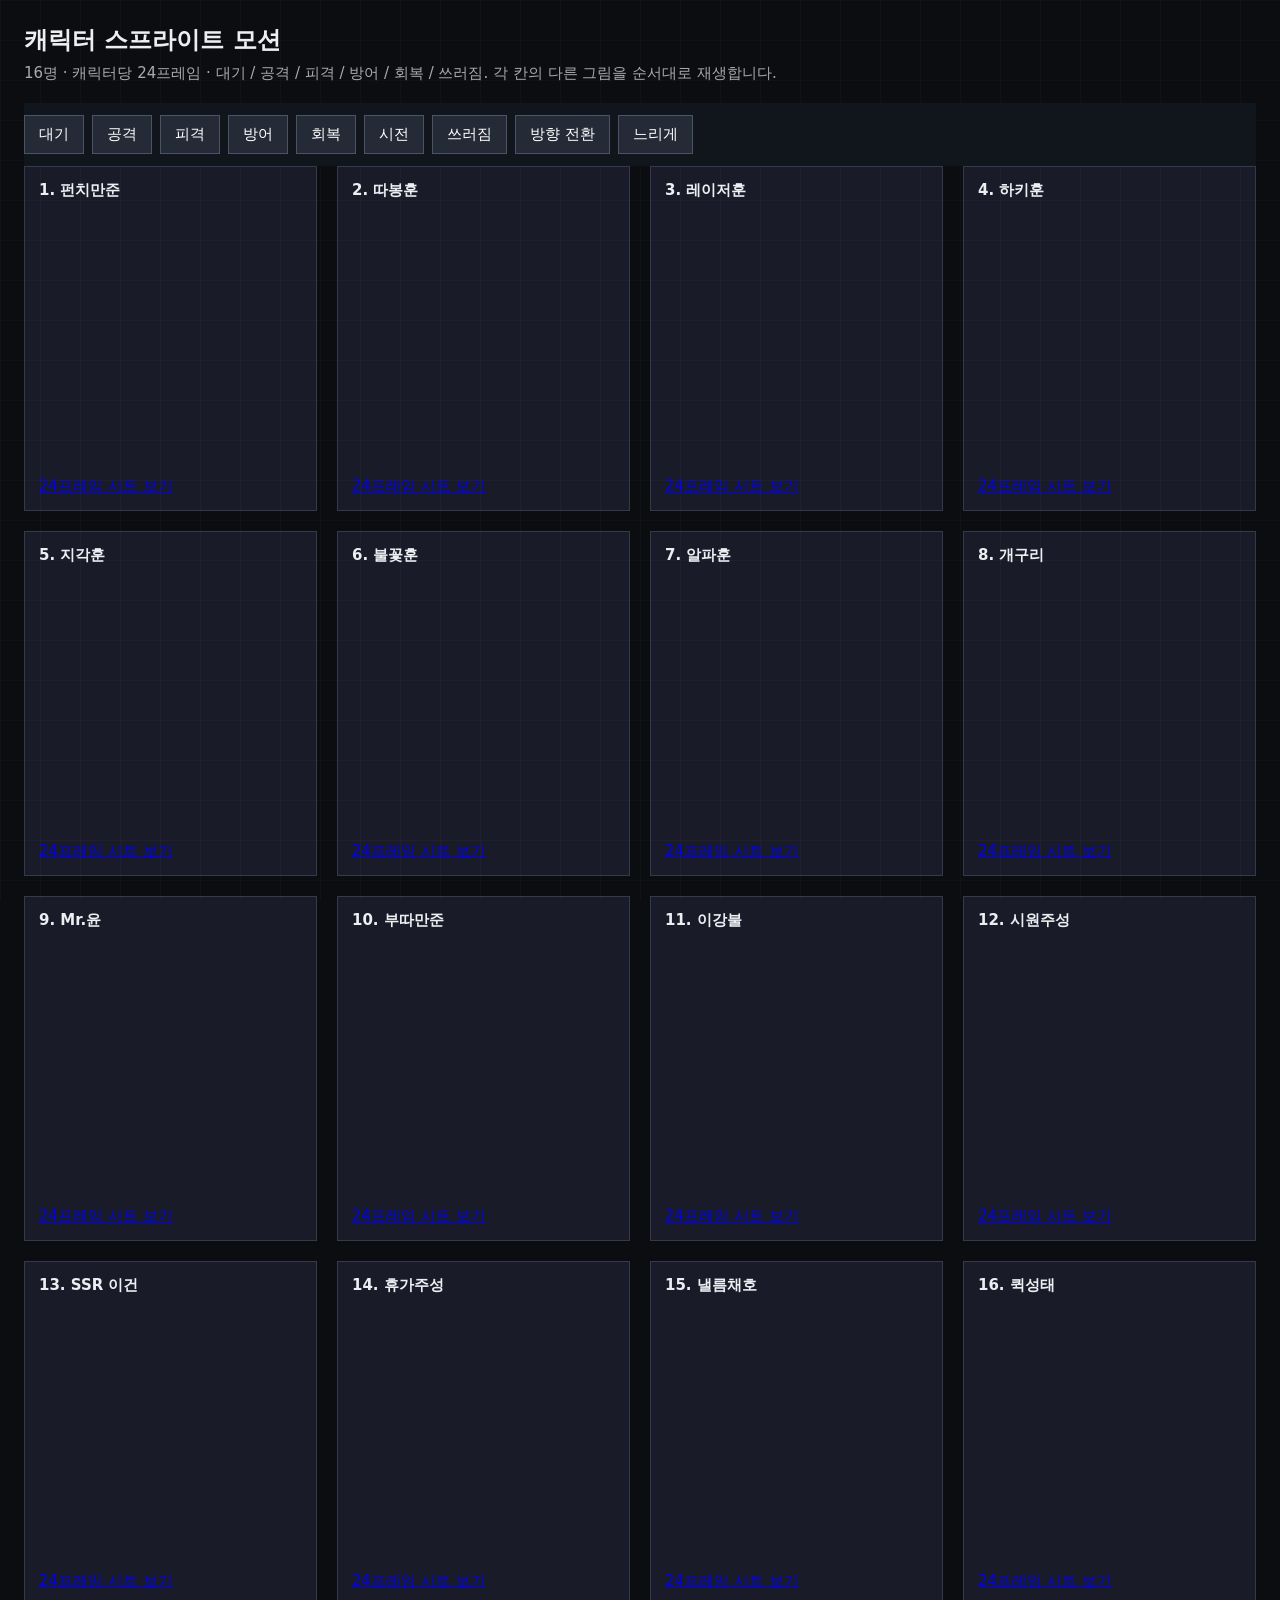
==== motion-preview.html @ a6c3e7ac "ww" ====
<!doctype html>
<html lang="ko">
<meta charset="utf-8">
<meta name="viewport" content="width=device-width,initial-scale=1">
<title>캐릭터 모션 미리보기</title>
<link rel="stylesheet" href="css/style.css">
<link rel="stylesheet" href="css/fx.css">
<style>
  body { height:auto; overflow:auto; padding:24px; }
  h1 { font-size:24px; margin:0 0 8px; }
  p { color:#aaa; margin:8px 0 20px; }
  nav { display:flex; flex-wrap:wrap; gap:8px; position:sticky; top:0; z-index:10; background:#11151c; padding:12px 0; }
  button { padding:9px 14px; border:1px solid #495466; background:#242b37; color:white; cursor:pointer; }
  button[aria-pressed="true"] { border-color:#ffd23f; color:#ffd23f; }
  main { display:grid; grid-template-columns:repeat(4,minmax(0,1fr)); gap:20px; }
  article { min-width:0; background:#191c28; padding:14px; border:1px solid #35394a; overflow:hidden; }
  .preview-name { min-height:32px; display:block; }
  .fighter { width:min(100%,230px); margin:0 auto; }
  .f-body { padding:10px 0 24px; }
  @media(max-width:650px) { main { grid-template-columns:repeat(2,minmax(0,1fr)); } body{padding:12px;} }
</style>
<h1>캐릭터 스프라이트 모션</h1>
<p>16명 · 캐릭터당 24프레임 · 대기 / 공격 / 피격 / 방어 / 회복 / 쓰러짐. 각 칸의 다른 그림을 순서대로 재생합니다.</p>
<nav id="controls"></nav><main id="cast"></main>
<script type="module">
  import { CHARACTERS, charSVG } from './js/chars.js';
  import { createMotion } from './js/motion.js';
  let slow = false, right = false;
  let motion = createMotion();
  const states = { idle:'대기', attack:'공격', hit:'피격', guard:'방어', heal:'회복', cast:'시전', down:'쓰러짐' };
  document.querySelector('#cast').innerHTML = CHARACTERS.map((c,i) => `<article><b class="preview-name">${c.number}. ${c.name}</b><div class="fighter" data-attack="${c.motion}" style="--idle-phase:-${i*.17}s"><div class="f-body"><div class="f-flip"><div class="f-motion">${charSVG({c:i,hair:0,face:0,acc:0})}</div></div></div></div><a href="${c.sheet}" target="_blank">24프레임 시트 보기</a></article>`).join('');
  const controls = document.querySelector('#controls');
  controls.innerHTML = Object.entries(states).map(([k,v]) => `<button data-state="${k}">${v}</button>`).join('') + '<button id="direction" aria-pressed="false">방향 전환</button><button id="slow" aria-pressed="false">느리게</button>';
  controls.addEventListener('click', e => {
    const button = e.target.closest('button');
    if (!button) return;
    if (button.id === 'direction') {
      right = !right;
      document.querySelectorAll('.fighter').forEach(el => el.classList.toggle('r',right));
      button.setAttribute('aria-pressed',right);
      return;
    }
    if (button.id === 'slow') { slow = !slow; button.setAttribute('aria-pressed',slow); }
    motion.stop();
    motion = createMotion({speed:slow ? 2 : 1});
    document.querySelectorAll('.fighter').forEach(el => {
      el.classList.remove('down');
      const state = button.dataset.state;
      if (state && state !== 'idle') {
        motion.play(el,state);
        if (state === 'down') el.classList.add('down');
      }
    });
  });
</script>
</html>
---- css/style.css ----
/* 허리펴라 UI — 다크 택티컬 HUD
   토큰: 앰버(주 강조) / 시안(나·방어) / 레드(상대·공격), 각진 패널, 잘린 모서리, 40px 격자 배경
   글꼴: Chakra Petch(영문 라벨·숫자), IBM Plex Sans KR(본문) */
:root {
  --bg: #0b0d11;
  --bg-deep: #090b0e;
  --panel: #161a21;
  --panel2: #0f1217;
  --panel3: #1c2029;
  --line: rgba(255,255,255,.08);
  --line2: rgba(255,255,255,.14);
  --text: #eceef2;
  --soft: #b4b9c3;
  --muted: #8a909c;
  --dim: #5d636e;
  --amber: oklch(0.8 0.15 70);
  --amber-hi: oklch(0.86 0.15 75);
  --cyan: oklch(0.8 0.12 210);
  --red: oklch(0.68 0.19 25);
  --green: oklch(0.78 0.15 150);
  --violet: oklch(0.72 0.14 300);
  /* 예전 이름 (fx.css 등에서 사용) */
  --accent: var(--amber);
  --accent-ink: #0b0d11;
  --danger: var(--red);
  --bg2: var(--panel2);
  --t-atk: var(--red);
  --t-atk2: oklch(0.5 0.17 25);
  --t-def: var(--cyan);
  --t-def2: oklch(0.55 0.11 225);
  --t-skill: var(--green);
  --t-skill2: oklch(0.55 0.12 150);
  --t-react: var(--amber);
  --t-react2: oklch(0.6 0.13 65);
  --t-curse: #8a909c;
  --t-curse2: #4b5058;
  --cw: min(11vw, 22vh, 150px);
  --title: 'IBM Plex Sans KR', system-ui, sans-serif;
  --mono-f: 'Chakra Petch', 'IBM Plex Sans KR', monospace;
  --cut: 14px;
}

* { box-sizing: border-box; }
html, body { margin: 0; height: 100%; }
body {
  background: var(--bg);
  color: var(--text);
  font-family: 'IBM Plex Sans KR', system-ui, -apple-system, 'Apple SD Gothic Neo', 'Malgun Gothic', sans-serif;
  font-size: 15px;
  overflow: hidden;
  -webkit-tap-highlight-color: transparent;
  user-select: none;
}
body::before { content: ""; position: fixed; inset: 0; pointer-events: none; z-index: 0;
  background-image: linear-gradient(rgba(255,255,255,.025) 1px, transparent 1px), linear-gradient(90deg, rgba(255,255,255,.025) 1px, transparent 1px);
  background-size: 40px 40px; }
#app { position: relative; z-index: 1; }
button { font: inherit; color: inherit; cursor: pointer; }
input, textarea { font: inherit; }
code { background: rgba(255,255,255,.08); padding: 1px 5px; }

.mono { font-family: var(--mono-f); }
.lbl { font-family: var(--mono-f); font-size: 11px; letter-spacing: .24em; color: var(--muted); text-transform: uppercase; white-space: nowrap; }
.lbl.amber { color: var(--amber); } .lbl.cyan { color: var(--cyan); } .lbl.red { color: var(--red); } .lbl.dim { color: var(--dim); }
.soft { color: var(--soft); } .muted { color: var(--muted); } .dim { color: var(--dim); }
.small { font-size: 12px; }
.err { color: var(--red); text-align: center; }
.stack { display: flex; flex-direction: column; line-height: 1.15; gap: 2px; }
.stack.center { align-items: center; text-align: center; }

/* ── 버튼 ── */
.btn { border: 0; height: 44px; padding: 0 20px; font-weight: 600; font-size: 15px; background: transparent; display: inline-flex; align-items: center; justify-content: center; gap: 10px; white-space: nowrap; transition: background .15s, border-color .15s, color .15s, transform .08s; }
.btn:active:not(:disabled) { transform: translateY(1px); }
.btn:disabled { opacity: .35; cursor: default; }
.btn.primary { background: var(--amber); color: #0b0d11; }
.btn.primary:hover:not(:disabled) { background: var(--amber-hi); }
.btn.primary b { font-size: 17px; font-weight: 700; }
.btn.cut { clip-path: polygon(0 0, 100% 0, 100% calc(100% - var(--cut)), calc(100% - var(--cut)) 100%, 0 100%); }
.btn.cut2 { clip-path: polygon(16px 0, 100% 0, 100% calc(100% - 16px), calc(100% - 16px) 100%, 0 100%, 0 16px); }
.btn.ghost { border: 1px solid var(--line2); color: var(--text); }
.btn.ghost:hover:not(:disabled) { border-color: var(--text); }
.btn.danger { border: 1px solid color-mix(in oklch, var(--red) 60%, transparent); color: var(--red); }
.btn.danger:hover:not(:disabled) { background: color-mix(in oklch, var(--red) 15%, transparent); }
.link-btn { background: none; border: 0; padding: 0; color: var(--cyan); font-weight: 600; font-size: 14px; text-align: left; }
.link-btn:hover { color: #fff; }
.link-btn.soft { color: var(--soft); }
.link-btn.small { font-size: 12px; }
.link { background: none; border: 0; color: var(--muted); font-size: 12px; text-decoration: underline; padding: 2px; }
.toggles { display: inline-flex; gap: 8px; }
.tg { min-width: 56px; height: 34px; padding: 0 10px; font-family: var(--mono-f); font-size: 12px; letter-spacing: .12em; background: var(--panel); border: 1px solid rgba(255,255,255,.1); white-space: nowrap; }
.tg:hover { border-color: var(--cyan); }
.tg.off { color: var(--dim); text-decoration: line-through; }
.tg.abort { color: var(--red); border-color: color-mix(in oklch, var(--red) 45%, transparent); }
.tg.abort.armed { background: var(--red); color: #0b0d11; letter-spacing: 0; font-family: var(--title); font-weight: 700; animation: pulse 1s infinite; }
.sq-btn { width: 40px; height: 40px; flex: none; background: var(--panel2); border: 1px solid rgba(255,255,255,.1); font-size: 12px; }
.sq-btn:hover { border-color: var(--cyan); }
.row-btn { height: 44px; display: flex; align-items: center; justify-content: space-between; padding: 0 16px; background: none; border: 1px solid var(--line2); font-size: 15px; font-weight: 600; text-align: left; }
.row-btn:hover { border-color: var(--cyan); color: var(--cyan); }

/* ── 공통 화면 틀 ── */
.screen { height: 100vh; height: 100dvh; display: flex; flex-direction: column; padding: env(safe-area-inset-top) env(safe-area-inset-right) env(safe-area-inset-bottom) env(safe-area-inset-left); position: relative; }
.screen.center { align-items: center; justify-content: center; gap: 10px; }
.brand { font-weight: 700; font-size: 26px; letter-spacing: -.02em; white-space: nowrap; }
.brand.big { font-size: 64px; }
.vsep { width: 1px; height: 22px; background: rgba(255,255,255,.15); }
.topbar2 { position: relative; flex: none; height: 64px; padding: 0 28px; display: flex; align-items: center; justify-content: space-between; gap: 16px; border-bottom: 1px solid var(--line); }
.tb-left, .tb-right, .tb-center { display: flex; align-items: center; gap: 16px; min-width: 0; }
.botbar { position: relative; flex: none; height: 84px; padding: 0 28px; display: flex; align-items: center; justify-content: space-between; gap: 16px; border-top: 1px solid var(--line); background: var(--bg-deep); }
.bb-right { display: flex; align-items: center; gap: 24px; }
.btn.start { height: 58px; min-width: 280px; justify-content: space-between; padding: 0 26px; }
.btn.start b { font-size: 21px; }
.btn.start .mono { font-size: 13px; font-weight: 700; letter-spacing: .2em; }
.wait { display: inline-flex; align-items: center; gap: 10px; color: var(--soft); font-size: 14px; }
.banner { display: flex; align-items: center; gap: 12px; margin: 10px 28px 0; padding: 8px 14px; font-size: 13px; border: 1px solid var(--line2); background: var(--panel2); color: var(--soft); }
.banner.local { border-color: color-mix(in oklch, var(--amber) 35%, transparent); }
.banner.warn { border-color: color-mix(in oklch, var(--red) 45%, transparent); }
.panel { background: var(--panel); padding: 16px 18px; display: flex; flex-direction: column; gap: 12px; }
.panel h2 { margin: 0; font-size: 20px; }
.tag { font-size: 12px; font-weight: 700; padding: 3px 8px; background: var(--panel3); color: var(--soft); white-space: nowrap; }
em { font-style: normal; font-size: 11px; font-weight: 700; padding: 1px 6px; background: var(--amber); color: #0b0d11; }

/* ── 아바타 ── */
.ava { --s: 40px; width: var(--s); height: var(--s); flex: none; display: grid; place-items: center; font-weight: 800; font-size: calc(var(--s) * .45); color: #fff; background: var(--panel3); }
.ava.face { padding: 0; overflow: hidden; background: linear-gradient(160deg, hsl(var(--h) 30% 26%), #151920); }
.ava.face .char-head { width: 100%; height: 100%; display: block; }
.ava.sm { --s: 28px; } .ava.xs { --s: 16px; } .ava.slotava { --s: 44px; } .ava.lg { --s: 56px; } .ava.xl { --s: 84px; }

/* ── 타이틀 ── */
.title { overflow: hidden; }
.kv { position: absolute; right: 0; top: 0; bottom: 0; width: 58%; clip-path: polygon(18% 0, 100% 0, 100% 100%, 0 100%); background: repeating-linear-gradient(135deg, #14171d 0 12px, #111419 12px 24px); overflow: hidden; }
.kv::after { content: ""; position: absolute; inset: 0; background: radial-gradient(ellipse at 60% 50%, color-mix(in oklch, var(--amber) 14%, transparent), transparent 60%); pointer-events: none; }
.kv-cards { position: absolute; inset: 6% 4% 6% 16%; }
.kv-card { position: absolute; left: var(--x); top: var(--y); --cw: min(13vw, 26vh, 210px); transform: translate(-50%, -50%) rotate(var(--r)) scale(var(--s)); animation: kv-float 6s ease-in-out var(--d) infinite; filter: drop-shadow(0 18px 24px rgba(0,0,0,.6)); }
.kv-card .card { pointer-events: none; }
.kv-fade { position: absolute; inset: 0; background: linear-gradient(90deg, var(--bg) 0%, transparent 34%); pointer-events: none; }
@keyframes kv-float { 0%, 100% { transform: translate(-50%, -50%) rotate(var(--r)) scale(var(--s)); } 50% { transform: translate(-50%, calc(-50% - 10px)) rotate(calc(var(--r) + 1.5deg)) scale(var(--s)); } }
.t-head { position: relative; height: 64px; flex: none; padding: 0 44px; display: flex; align-items: center; justify-content: space-between; z-index: 2; }
.t-main { position: relative; z-index: 2; flex: 1; display: flex; flex-direction: column; justify-content: center; gap: 36px; padding: 0 0 40px clamp(24px, 7.5vw, 120px); max-width: min(720px, 52vw); }
.t-brand { display: flex; flex-direction: column; gap: 14px; }
.eyebrow { display: flex; align-items: center; gap: 12px; }
.eyebrow i { width: 32px; height: 2px; background: var(--amber); }
.eyebrow .lbl { font-size: 13px; letter-spacing: .3em; }
.t-logo { margin: 0; font-size: clamp(56px, 7.5vw, 120px); font-weight: 700; letter-spacing: -.04em; line-height: .95; white-space: nowrap; }
.t-join { display: flex; flex-direction: column; gap: 12px; width: min(520px, 100%); }
.join-row { display: flex; gap: 10px; }
.join-row input { flex: 1; min-width: 0; height: 60px; padding: 0 20px; background: var(--panel); border: 1px solid var(--line2); border-bottom: 2px solid var(--cyan); border-radius: 0; color: var(--text); font-size: 18px; outline: none; user-select: text; }
.join-row input:focus { border-color: var(--cyan); }
.join-row .btn { height: 60px; width: 160px; }
.t-status { display: flex; align-items: center; justify-content: space-between; gap: 12px; margin-top: 4px; font-size: 14px; color: var(--soft); }
.t-status > span { display: flex; align-items: center; gap: 10px; }
.sq { width: 8px; height: 8px; background: var(--cyan); display: inline-block; }
.sq.live { background: var(--red); animation: pulse-dot 1.2s infinite; }
.t-foot { position: relative; z-index: 2; height: 52px; flex: none; padding: 0 44px; display: flex; align-items: center; justify-content: space-between; border-top: 1px solid var(--line); color: var(--muted); font-size: 13px; }
.t-main .banner { margin: 0; }
@keyframes pulse-dot { 50% { opacity: .3; } }

/* ── 대기실 ── */
.lobby2 { overflow: hidden; }
.lobby-grid { position: relative; flex: 1; min-height: 0; display: grid; grid-template-columns: minmax(260px, 380px) 1fr minmax(280px, 420px); gap: 28px; padding: 22px 28px; }
.col { min-height: 0; display: flex; flex-direction: column; gap: 10px; }
.col-head { display: flex; justify-content: space-between; align-items: baseline; }
.count { font-size: 22px; font-weight: 700; }
.squad { overflow: hidden; }
.slots { display: flex; flex-direction: column; gap: 8px; overflow-y: auto; min-height: 0; }
.slot { flex: none; height: 60px; display: flex; align-items: center; gap: 14px; padding: 0 16px 0 0; background: var(--panel); clip-path: polygon(0 0, 100% 0, 100% calc(100% - 12px), calc(100% - 12px) 100%, 0 100%); }
.slot .bar { width: 4px; align-self: stretch; background: #3a404c; }
.slot.me .bar { background: var(--amber); }
.slot .nm { flex: 1; display: flex; align-items: center; gap: 8px; font-size: 17px; font-weight: 600; min-width: 0; overflow: hidden; white-space: nowrap; }
.slot.off, .slot.extra { opacity: .55; }
.slot.empty { height: 48px; gap: 14px; background: none; border: 1px dashed rgba(255,255,255,.1); clip-path: none; color: var(--dim); font-size: 14px; padding: 0 16px; }
.col-foot { margin-top: auto; display: flex; flex-direction: column; gap: 12px; padding-top: 12px; }
.col-foot p { margin: 0; font-size: 14px; line-height: 1.6; }
.stat-grid { display: grid; grid-template-columns: repeat(4, 1fr); gap: 1px; background: var(--line); border: 1px solid var(--line); }
.stat-grid div { background: var(--panel2); padding: 10px 12px; display: flex; flex-direction: column; gap: 2px; }
.stat-grid i { font-style: normal; font-size: 12px; color: var(--muted); }
.stat-grid b { font-size: 22px; }
.unit { position: relative; align-items: center; justify-content: flex-end; }
.unit-head { position: absolute; top: 0; left: 0; display: flex; flex-direction: column; gap: 4px; z-index: 1; }
.unit-name { font-size: clamp(28px, 3.2vw, 44px); font-weight: 700; letter-spacing: -.02em; line-height: 1; }
.unit-head .soft { font-size: 14px; margin-top: 6px; }
.unit-stage { position: relative; width: 100%; height: 100%; display: flex; align-items: flex-end; justify-content: center; padding-bottom: 20px; }
.unit-ring { position: absolute; bottom: 28px; left: 50%; transform: translateX(-50%); width: min(420px, 90%); height: 70px; border-radius: 50%; border: 1px solid color-mix(in oklch, var(--cyan) 50%, transparent); background: radial-gradient(ellipse, color-mix(in oklch, var(--cyan) 18%, transparent), transparent 70%); }
.unit-char { position: relative; width: min(300px, 70%, 46vh); animation: bob 1.6s ease-in-out infinite; }
.custom { gap: 10px; overflow-y: auto; }
.crow2 { display: flex; flex-direction: column; gap: 6px; padding: 12px 16px; background: var(--panel); }
.clabel { font-size: 12px; color: var(--muted); }
.crow-ctl { display: flex; align-items: center; gap: 12px; }
.cval { flex: 1; display: flex; align-items: center; justify-content: center; gap: 10px; font-size: 17px; white-space: nowrap; overflow: hidden; }
.swatch { display: inline-block; width: 16px; height: 16px; background: hsl(var(--h) 70% 55%); }
.dots { display: flex; gap: 4px; justify-content: center; }
.dots i { width: 14px; height: 2px; background: rgba(255,255,255,.12); }
.dots i.on { background: var(--cyan); }

/* ── 카드 ── */
.card {
  --c1: var(--t-atk);
  width: var(--cw); aspect-ratio: 172 / 256; flex: none; position: relative;
  background: var(--panel); border-top: 3px solid var(--c1);
  clip-path: polygon(0 0, 100% 0, 100% calc(100% - var(--cw) * .08), calc(100% - var(--cw) * .08) 100%, 0 100%);
  display: flex; flex-direction: column; color: var(--text); overflow: hidden;
  transition: transform .15s, opacity .15s, filter .15s;
}
.card.t-def { --c1: var(--t-def); }
.card.t-skill { --c1: var(--t-skill); }
.card.t-react { --c1: var(--t-react); }
.card.t-curse { --c1: var(--t-curse); }
.card .cost {
  position: absolute; top: 0; left: 0; z-index: 2;
  width: calc(var(--cw) * .22); height: calc(var(--cw) * .22);
  display: grid; place-items: center; font-family: var(--mono-f); font-weight: 700; font-size: max(13px, calc(var(--cw) * .13));
  background: var(--amber); color: #0b0d11; clip-path: polygon(0 0, 100% 0, 100% 70%, 70% 100%, 0 100%);
}
.card .art { position: relative; height: 46%; flex: none; background: repeating-linear-gradient(135deg, #1f2430 0 8px, #1a1e27 8px 16px); display: grid; place-items: center; overflow: hidden; }
.card .art img { width: 100%; height: 100%; object-fit: cover; object-position: 50% 30%; pointer-events: none; }
.card .emoji { font-family: var(--mono-f); font-size: calc(var(--cw) * .28); color: var(--amber); }
.card .cname { padding: calc(var(--cw) * .06) calc(var(--cw) * .08) 0; font-size: max(11px, calc(var(--cw) * .105)); font-weight: 700; line-height: 1.2; white-space: nowrap; overflow: hidden; text-overflow: ellipsis; }
.card .ctype { padding: 2px calc(var(--cw) * .08) 0; font-size: max(9px, calc(var(--cw) * .07)); font-weight: 600; color: var(--c1); white-space: nowrap; overflow: hidden; text-overflow: ellipsis; }
.card .ctext { flex: 1; padding: calc(var(--cw) * .04) calc(var(--cw) * .08) 0; font-size: max(10px, calc(var(--cw) * .085)); line-height: 1.4; color: #d4d8de; word-break: keep-all; overflow: hidden; }
.card.hidden .art { background: repeating-linear-gradient(135deg, #2a2516 0 8px, #221e12 8px 16px); }
.card.big { --cw: min(18vw, 34vh, 220px); }
.card.mid { --cw: min(13vw, 26vh, 160px); }
.card.sm { --cw: min(21vw, 120px); }
.card.off { opacity: .4; }
.card.sel { transform: translateY(-10%); box-shadow: inset 0 0 0 2px var(--amber); }
.card[data-act] { cursor: pointer; }

/* ── 전투: 상단 ── */
.battle { display: grid; grid-template-rows: auto auto 1fr auto; }
.rotate-hint { display: none; }
.battle-top { display: grid; grid-template-columns: 1fr auto 1fr; }
.battle-top .tb-right { justify-content: flex-end; }
.round { font-size: 24px; font-weight: 700; }
.turn-tag { height: 28px; padding: 0 12px; display: inline-flex; align-items: center; background: var(--panel3); font-size: 14px; font-weight: 700; white-space: nowrap; }
.turn-tag.mine { background: var(--amber); color: #0b0d11; }
.turn-tag.amber-line { box-shadow: inset 0 -2px 0 var(--amber); }
.sudden { font-size: 12px; font-weight: 600; color: var(--red); border: 1px solid color-mix(in oklch, var(--red) 45%, transparent); padding: 3px 8px; white-space: nowrap; }
.sudden.soft { color: var(--muted); border-color: var(--line2); }
.tb-center { gap: 8px; }
.oc { display: flex; align-items: center; gap: 8px; height: 34px; padding: 0 12px; background: var(--panel); border-bottom: 2px solid #3a404c; font-size: 14px; font-weight: 600; white-space: nowrap; }
.oc .mono { font-size: 12px; color: var(--muted); }
.oc.cur { border-bottom-color: var(--amber); }
.oc.dead { opacity: .4; text-decoration: line-through; }
.played { position: relative; display: flex; align-items: center; gap: 12px; padding: 6px 28px; border-bottom: 1px solid var(--line); min-width: 0; }

/* ── 전투: 손패 영역 ── */
.dock { position: relative; display: grid; grid-template-columns: minmax(130px, 200px) 1fr minmax(200px, 270px); gap: 24px; padding: 16px 28px; border-top: 1px solid rgba(255,255,255,.1); background: var(--bg-deep); }
.dock.spect { display: flex; align-items: center; justify-content: center; gap: 14px; padding: 22px; color: var(--soft); }
.energy { display: flex; flex-direction: column; justify-content: center; gap: 8px; }
.en-num { display: flex; align-items: baseline; gap: 6px; font-weight: 700; }
.en-num b { font-size: clamp(44px, 6vw, 88px); line-height: .9; color: var(--dim); }
.energy.on .en-num b { color: var(--amber); }
.en-num span { font-size: 24px; color: var(--dim); }
.pips { display: flex; gap: 6px; }
.pips i { flex: 1; max-width: 44px; height: 7px; background: #2a2f39; }
.pips i.on { background: var(--amber); }
.energy:not(.on) .pips i.on { background: var(--dim); }
.hand { display: flex; gap: 12px; justify-content: center; align-items: flex-end; min-width: 0; padding-top: 10px; }
.hand.tight .card { margin-left: calc(var(--cw) * -.3); }
.hand.tight .card:first-child { margin-left: 0; }
.hand .card:hover:not(.sel):not(.off) { transform: translateY(-10px); }
.hand > p { margin: auto; }
.dock-side { display: flex; flex-direction: column; justify-content: center; gap: 8px; min-width: 0; }
.timer.dockt { display: grid; grid-template-columns: 1fr auto; align-items: baseline; gap: 6px 10px; background: none; height: auto; min-width: 0; overflow: visible; }
.timer.dockt .lbl { align-self: center; }
.timer.dockt .tv { position: static; font-family: var(--mono-f); font-size: 26px; font-weight: 700; color: var(--amber); line-height: 1; }
.timer.dockt i { position: relative; inset: auto; grid-column: 1 / -1; height: 4px; background: var(--amber); box-shadow: 0 0 0 0 transparent; }
.timer.dockt.urgent .tv { color: var(--red); }
.timer.dockt.urgent i { background: var(--red); }
.timer.dockt.other .tv { color: var(--soft); font-size: 20px; }
.timer.dockt.other i { background: var(--dim); }
.dockt-idle { height: 30px; }
.btn.undo { height: 40px; }
.btn.end { height: 60px; justify-content: space-between; padding: 0 20px; }
.btn.end b { font-size: 21px; }
.btn.end small { font-size: 13px; font-weight: 700; }
.stat3 { display: grid; grid-template-columns: repeat(3, 1fr); gap: 1px; padding: 0; border: 0; background: var(--line); }
.stat3 span { background: var(--bg-deep); padding: 5px 0; display: flex; flex-direction: column; align-items: center; }
.stat3 i { font-style: normal; font-size: 11px; color: var(--muted); }
.stat3 b { font-size: 17px; }
.stat3:hover span { background: var(--panel2); }

/* ── 타이머 (일반) ── */
.timer { position: relative; height: 18px; background: var(--panel3); overflow: hidden; min-width: 90px; }
.timer i { position: absolute; inset: 0 auto 0 0; background: var(--amber); transition: width .25s linear; }
.timer span { position: relative; display: block; text-align: center; font-family: var(--mono-f); font-size: 11px; font-weight: 700; line-height: 18px; color: #fff; text-shadow: 0 1px 2px #000; }
.timer.urgent i { background: var(--red); }

/* ── 카드 선택 오버레이 ── */
.overlay { position: fixed; inset: 0; z-index: 20; background: rgba(9,11,14,.95); display: flex; flex-direction: column; align-items: center; justify-content: center; gap: 18px; padding: 16px; animation: fade .2s; }
.overlay::before { content: ""; position: absolute; inset: 0; pointer-events: none; background-image: linear-gradient(rgba(255,255,255,.025) 1px, transparent 1px), linear-gradient(90deg, rgba(255,255,255,.025) 1px, transparent 1px); background-size: 40px 40px; }
.ov-head { position: relative; display: flex; align-items: flex-end; gap: 24px; }
.ov-head h2 { margin: 0; font-size: 26px; }
.ov-head .timer { width: 150px; }
.pick-row { position: relative; display: flex; gap: 18px; justify-content: center; }
.pick-row .card { --cw: min(22vw, 40vh, 220px); }
.pick-row .card.sel { transform: translateY(-4%); box-shadow: inset 0 0 0 3px var(--amber); filter: drop-shadow(0 0 18px color-mix(in oklch, var(--amber) 45%, transparent)); }
.ov-foot { position: relative; display: flex; gap: 12px; }
.ov-foot .btn { height: 52px; min-width: 150px; }
.overlay > p { position: relative; margin: 0; }
.deck-grid { position: relative; display: flex; flex-wrap: wrap; gap: 8px; justify-content: center; max-width: 960px; max-height: 60vh; overflow-y: auto; padding: 10px 4px; }
.deck-grid .card { --cw: min(13vw, 22vh, 104px); }
.deck-grid .card.sel { transform: none; box-shadow: inset 0 0 0 3px var(--red); }

/* ── 결과 ── */
.result { overflow-y: auto; overflow-x: hidden; }
.win { position: relative; display: flex; align-items: center; justify-content: center; gap: 36px; padding: 18px 28px 8px; }
.win h1 { margin: 2px 0; font-size: clamp(36px, 5vw, 64px); font-weight: 700; letter-spacing: -.03em; }
.win-stage { position: relative; width: 180px; height: 210px; display: flex; align-items: flex-end; justify-content: center; }
.win-stage .unit-ring { width: 200px; height: 40px; bottom: 4px; border-color: color-mix(in oklch, var(--amber) 55%, transparent); background: radial-gradient(ellipse, color-mix(in oklch, var(--amber) 25%, transparent), transparent 70%); }
.win-char { position: relative; width: 150px; animation: bob 1.2s ease-in-out infinite; }
.result-body { display: grid; grid-template-columns: 1fr 1fr 1.3fr; gap: 16px; padding: 12px 28px 20px; }
.rank, .awards { list-style: none; margin: 0; padding: 0; display: flex; flex-direction: column; gap: 2px; }
.rank li, .awards li { display: flex; align-items: center; gap: 10px; padding: 6px 0; border-bottom: 1px solid var(--line); }
.rank .rk { width: 24px; color: var(--amber); font-weight: 700; }
.rank small, .awards small { margin-left: auto; color: var(--muted); font-size: 12px; }
.aw { width: 72px; font-size: 13px; font-weight: 700; color: var(--soft); }
.stats table { width: 100%; border-collapse: collapse; font-size: 13px; }
.stats th { color: var(--muted); font-weight: 500; font-size: 11px; text-align: right; padding: 4px; }
.stats td { text-align: right; padding: 6px 4px; border-top: 1px solid var(--line); }
.stats td:first-child { text-align: left; font-weight: 600; }
.result .botbar { margin-top: auto; }

/* ── 모달 · 덮개 ── */
.modal { position: fixed; inset: 0; z-index: 40; background: rgba(5,6,8,.82); display: grid; place-items: center; padding: 16px; animation: fade .15s; }
.modal-box { background: var(--bg); border: 1px solid var(--line2); width: min(1000px, 100%); max-height: 100%; display: flex; flex-direction: column; overflow: hidden; clip-path: polygon(0 0, 100% 0, 100% calc(100% - 18px), calc(100% - 18px) 100%, 0 100%); }
.modal-box.wide { width: min(1200px, 100%); }
.modal-head { display: flex; align-items: center; justify-content: space-between; gap: 16px; padding: 14px 20px; border-bottom: 1px solid var(--line); flex-wrap: wrap; }
.modal-head h2 { margin: 0; font-size: 20px; }
.modal-body { overflow-y: auto; padding: 6px 20px 20px; }
.modal-body h3 { margin: 18px 0 10px; display: flex; align-items: center; gap: 10px; font-size: 15px; }
.modal-body h3 small { color: var(--dim); font-family: var(--mono-f); }
.modal-body .grid { display: flex; flex-wrap: wrap; gap: 10px; }
.modal-body .card { --cw: min(28vw, 132px); }
.blocker { position: fixed; inset: 0; z-index: 30; background: rgba(5,6,8,.85); display: grid; place-items: center; padding: 16px; }
.blocker .panel { max-width: 400px; border-top: 3px solid var(--amber); }
.blocker .panel p { margin: 0; }

/* 카드 설명 수정해보기 */
.ed-actions { display: flex; align-items: center; gap: 8px; flex-wrap: wrap; }
.ed-actions .btn { height: 36px; padding: 0 14px; font-size: 13px; }
.ed-list { display: grid; grid-template-columns: repeat(auto-fill, minmax(420px, 1fr)); gap: 10px; margin-top: 10px; }
.ed-item { display: flex; gap: 14px; padding: 12px; background: var(--panel); border-left: 3px solid transparent; }
.ed-item.edited { border-left-color: var(--amber); }
.ed-item .card { --cw: 104px; }
.ed-form { flex: 1; min-width: 0; display: flex; flex-direction: column; gap: 6px; }
.ed-title { display: flex; align-items: center; gap: 8px; flex-wrap: wrap; }
.ed-title b { font-size: 16px; }
.ed-title .lbl { letter-spacing: .08em; font-family: var(--title); font-size: 12px; }
.ed-flag { display: none; letter-spacing: .24em !important; font-family: var(--mono-f) !important; }
.ed-item.edited .ed-flag { display: inline; }
.ed-form textarea { width: 100%; resize: vertical; min-height: 64px; padding: 8px 10px; background: var(--panel2); border: 1px solid var(--line2); border-bottom: 2px solid var(--cyan); color: var(--text); font-size: 14px; line-height: 1.5; outline: none; user-select: text; border-radius: 0; }
.ed-form textarea:focus { border-color: var(--cyan); }
.ed-row { display: flex; gap: 8px; }
.ed-row label { display: flex; flex-direction: column; gap: 3px; min-width: 0; }
.ed-name { flex: 1; }
.ed-cost { width: 72px; flex: none; }
.ed-row .lbl { letter-spacing: .08em; font-family: var(--title); font-size: 11px; }
.ed-row input { width: 100%; height: 36px; padding: 0 10px; background: var(--panel2); border: 1px solid var(--line2); border-bottom: 2px solid var(--cyan); color: var(--text); font-size: 15px; font-weight: 700; outline: none; user-select: text; border-radius: 0; }
.ed-row input:focus { border-color: var(--cyan); }
.ed-cost input { font-family: var(--mono-f); text-align: center; }
.ed-orig { display: flex; justify-content: space-between; gap: 10px; align-items: baseline; }

#toast { position: fixed; left: 50%; bottom: 26px; transform: translate(-50%, 20px); z-index: 60; background: var(--panel); border: 1px solid var(--line2); border-left: 3px solid var(--amber); color: var(--text); font-weight: 600; padding: 12px 18px; opacity: 0; pointer-events: none; transition: opacity .2s, transform .2s; max-width: calc(100% - 32px); }
#toast.show { opacity: 1; transform: translate(-50%, 0); }
#fx { position: fixed; inset: 0; pointer-events: none; z-index: 50; }
.float { position: absolute; transform: translate(-50%, -50%); font-family: var(--mono-f); font-weight: 700; font-size: 28px; color: var(--red); text-shadow: 0 2px 0 #000, 0 0 10px rgba(0,0,0,.7); animation: floatUp 1.2s ease-out forwards; white-space: nowrap; }
.flash { position: fixed; left: 50%; top: 45%; z-index: 55; transform: translate(-50%, -50%); font-family: var(--title); font-weight: 700; font-size: clamp(40px, 9vmin, 80px); letter-spacing: -.03em; color: #0b0d11; background: var(--amber); padding: 6px 28px; clip-path: polygon(14px 0, 100% 0, 100% calc(100% - 14px), calc(100% - 14px) 100%, 0 100%, 0 14px); pointer-events: none; animation: flash 1.2s ease-out forwards; }

/* 기록(글) */
.log { margin: 0; padding: 0; list-style: none; font-size: 13px; display: flex; flex-direction: column; gap: 4px; }
.log li { color: var(--soft); line-height: 1.4; }
.log .k-sys { color: var(--amber); }
.log .k-out { color: var(--red); font-weight: 700; }
.log .k-react { color: var(--violet); }

@keyframes pulse { 50% { box-shadow: 0 0 0 3px color-mix(in oklch, var(--red) 35%, transparent); } }
@keyframes shake { 20% { transform: translateX(-6px); } 40% { transform: translateX(6px); } 60% { transform: translateX(-4px); } 80% { transform: translateX(3px); } }
@keyframes floatUp { 0% { opacity: 0; transform: translate(-50%, -30%) scale(.6); } 15% { opacity: 1; transform: translate(-50%, -50%) scale(1.15); } 100% { opacity: 0; transform: translate(-50%, -190%) scale(1); } }
@keyframes pop { from { transform: scale(.7); opacity: 0; } }
@keyframes bob { 50% { transform: translateY(-4px); } }
@keyframes fade { from { opacity: 0; } }
@keyframes flash { 0% { opacity: 0; transform: translate(-50%, -50%) scale(.6); } 18% { opacity: 1; transform: translate(-50%, -50%) scale(1.05); } 70% { opacity: 1; } 100% { opacity: 0; transform: translate(-50%, -60%) scale(1); } }

/* ── 작은 화면 ── */
@media (max-width: 1100px) {
  .lobby-grid { grid-template-columns: minmax(220px, 1fr) 1fr minmax(240px, 1fr); gap: 16px; padding: 14px 16px; }
  .order-lbl { display: none; }
}
@media (orientation: landscape) and (max-height: 520px) {
  body { font-size: 13px; }
  .topbar2 { height: 44px; padding: 0 14px; }
  .botbar { height: 56px; padding: 0 14px; }
  .brand { font-size: 18px; }
  .round { font-size: 18px; }
  .tg { min-width: 42px; height: 28px; font-size: 10px; }
  .oc { height: 26px; padding: 0 8px; font-size: 12px; }
  .oc .mono { display: none; }
  .played { padding: 3px 14px; }
  .played-lbl { display: none; }
  .dock { grid-template-columns: 92px 1fr 150px; gap: 10px; padding: 6px 12px; }
  .en-num b { font-size: 38px; }
  .en-num span { font-size: 16px; }
  .energy .lbl { font-size: 9px; }
  .btn.end { height: 40px; padding: 0 12px; }
  .btn.end b { font-size: 16px; }
  .btn.undo { height: 30px; font-size: 12px; }
  .timer.dockt .tv { font-size: 18px; }
  .stat3 b { font-size: 13px; }
  .stat3 i { font-size: 9px; }
  .hand { gap: 6px; padding-top: 4px; }
  .lobby-grid { padding: 8px 14px; gap: 12px; }
  .slot { height: 44px; } .slot.empty { height: 34px; }
  .squad { overflow-y: auto; }
  .slots { flex: none; overflow: visible; }
  .slot.empty:nth-last-child(-n+3) { display: none; }
  .kv { width: 44%; }
  .kv-card { --cw: min(13vw, 30vh, 150px); }
  .t-main { max-width: 56vw; padding-left: 28px; }
  .join-row .btn { width: 124px; }
  .t-foot .lbl { display: none; }
  .ava.slotava { --s: 32px; }
  .stat-grid b { font-size: 16px; } .stat-grid div { padding: 6px 8px; }
  .col-foot { gap: 6px; } .col-foot p { display: none; }
  .row-btn { height: 34px; font-size: 13px; }
  .crow2 { padding: 6px 10px; gap: 3px; }
  .sq-btn { width: 30px; height: 30px; }
  .cval { font-size: 14px; }
  .unit-head .soft { display: none; }
  .btn.start { height: 42px; min-width: 200px; }
  .btn.start b { font-size: 17px; }
  .t-head { height: 44px; padding: 0 20px; }
  .t-main { gap: 18px; padding-bottom: 10px; }
  .t-logo { font-size: 56px; }
  .join-row input, .join-row .btn { height: 48px; }
  .t-foot { height: 36px; padding: 0 20px; }
  .win { padding: 8px 14px 0; gap: 18px; }
  .win-stage { width: 110px; height: 130px; }
  .win-char { width: 90px; }
  .result-body { padding: 8px 14px; gap: 10px; }
  .ed-list { grid-template-columns: 1fr; }
}
@media (orientation: portrait) and (max-width: 760px) {
  :root { --cw: min(24vw, 112px); }
  .battle { grid-template-rows: auto auto auto 1fr auto; }
  .battle .rotate-hint { display: flex; justify-content: center; gap: 8px; padding: 4px; font-size: 12px; color: var(--muted); }
  .battle-top { grid-template-columns: 1fr auto; height: auto; padding: 8px 12px; row-gap: 6px; }
  .battle-top .tb-center { grid-column: 1 / -1; grid-row: 2; overflow-x: auto; }
  .order-lbl { display: none; }
  .played { padding: 4px 12px; }
  .played-lbl { display: none; }
  .dock { grid-template-columns: auto 1fr; grid-template-areas: 'e s' 'h h'; gap: 8px; padding: 8px 12px; }
  .energy { grid-area: e; }
  .dock-side { grid-area: s; }
  .hand { grid-area: h; overflow-x: auto; justify-content: flex-start; }
  .hand.tight .card { margin-left: 0; }
  .lobby-grid { grid-template-columns: 1fr; overflow-y: auto; }
  .unit { min-height: 280px; }
  .kv { width: 100%; opacity: .35; clip-path: none; }
  .t-main { max-width: none; padding: 0 20px 20px; }
  .result-body { grid-template-columns: 1fr; }
  .pick-row { flex-wrap: wrap; }
  .pick-row .card { --cw: min(30vw, 150px); }
  .botbar { height: auto; padding: 10px 12px; flex-wrap: wrap; }
  .btn.start { min-width: 0; flex: 1; }
  .ed-list { grid-template-columns: 1fr; }
  .ed-item { flex-direction: column; }
}
@media (prefers-reduced-motion: reduce) {
  .kv-card, .unit-char, .win-char { animation: none !important; }
}
---- css/fx.css ----
/* 캐릭터 · 드래그 · 전투 연출 · 타격 효과 */

/* ── 캐릭터 ── */
.char { width: 100%; height: auto; display: block; overflow: visible; }
.char .arm-f, .char .arm-b { transform-box: fill-box; transform-origin: 50% 8%; transition: transform .12s ease-out; }
.char .head { transform-box: fill-box; transform-origin: 50% 90%; transition: transform .15s; }
.char .eyes-hit, .char .eyes-ko, .char-head .eyes-hit, .char-head .eyes-ko { display: none; }
.ava.face { background: radial-gradient(circle at 50% 40%, hsl(var(--h) 60% 70%), hsl(var(--h) 55% 45%)); padding: 0; overflow: hidden; }
.ava.face .char-head { width: 100%; height: 100%; display: block; }
.ava.lg { --s: 56px; }
.char-edit-body { display: flex; gap: 14px; align-items: center; }
.char-preview { width: clamp(90px, 14vw, 150px); flex: none; animation: bob 1.6s ease-in-out infinite; }
.crows { flex: 1; display: flex; flex-direction: column; gap: 6px; min-width: 0; }
.clabel { color: var(--muted); font-size: 12px; }

/* ── 상단 참가자 칸: 드래그로 겨냥 ── */
.pbox { cursor: default; }
body.aiming .pbox.targetable { border-color: var(--danger); transform: scale(1.06); z-index: 2; animation: pulse 1s infinite; }
body.aiming .pbox.dim { opacity: .35; }
body.aiming .pbox.locked { transform: scale(1.14); background: #4a2340; border-color: #fff; box-shadow: 0 0 0 4px var(--danger), 0 0 30px rgba(255,93,108,.7); }
body.aiming .pbox.locked::after { content: "🎯"; position: absolute; right: 6px; top: 50%; transform: translateY(-50%); font-size: 26px; animation: bob .6s infinite; }
.aimed { position: absolute; left: -6px; top: -8px; background: var(--danger); color: #fff; font-weight: 900; font-size: 12px; padding: 1px 6px; border-radius: 8px; box-shadow: 0 2px 6px rgba(0,0,0,.4); }

/* ── 드래그 ── */
#drag { position: fixed; inset: 0; z-index: 36; pointer-events: none; display: none; }
#drag.on { display: block; }
.drag-ghost { position: absolute; left: 0; top: 0; will-change: transform; filter: drop-shadow(0 12px 18px rgba(0,0,0,.55)); transition: filter .15s; }
.drag-ghost .card { width: 100%; }
.drag-ghost.ready .card { box-shadow: 0 0 0 3px var(--accent), 0 0 30px rgba(255,210,63,.8); }
.drag-ghost.no { filter: grayscale(.8) brightness(.7); }
.drag-arrow { position: absolute; inset: 0; overflow: visible; }
.drag-arrow .arrow-line { fill: none; stroke: #ffd23f; stroke-width: 9; stroke-linecap: round; stroke-dasharray: 2 16; animation: dash .5s linear infinite; filter: drop-shadow(0 0 6px rgba(255,210,63,.8)); }
.drag-arrow .arrow-head { fill: #ffd23f; filter: drop-shadow(0 0 6px rgba(255,210,63,.8)); }
.drag-arrow.locked .arrow-line { stroke: #ff5d6c; filter: drop-shadow(0 0 8px rgba(255,93,108,.9)); }
.drag-arrow.locked .arrow-head { fill: #ff5d6c; }
.drag-hint { position: absolute; left: 50%; top: 42%; transform: translateX(-50%); background: rgba(0,0,0,.7); padding: 6px 14px; border-radius: 99px; font-weight: 800; font-size: 14px; white-space: nowrap; }
.hand .card { touch-action: none; }
.hand .card.dragging-src { opacity: .25; transform: none !important; }
@keyframes dash { to { stroke-dashoffset: -18; } }

/* 다음 턴 손패 (남의 턴 동안 미리 보기) */
.dock { position: relative; }
.hand-label { position: absolute; left: 50%; top: -10px; transform: translateX(-50%); z-index: 2; font-size: 11px; font-weight: 800; color: var(--muted); background: var(--bg2); border: 1px solid var(--line); padding: 1px 10px; border-radius: 99px; white-space: nowrap; }
.hand.waiting .card.off { filter: saturate(.75) brightness(.85); }

/* ── 예약한 카드 ── */
.plan-row { display: flex; gap: 8px; overflow-x: auto; padding: 6px 4px; }
.plan-item { position: relative; display: flex; flex-direction: column; align-items: center; gap: 2px; animation: pop .25s ease-out; }
.plan-item small { font-size: 11px; font-weight: 800; color: #ffb3bb; white-space: nowrap; }
.plan-no { position: absolute; right: -4px; top: -4px; z-index: 3; background: var(--accent); color: var(--accent-ink); width: 18px; height: 18px; border-radius: 50%; display: grid; place-items: center; font-size: 11px; font-weight: 900; }
.card.xs { --cw: min(9vw, 15vh, 84px); }
.card.xs .ctext, .card.xs .ctype { display: none; }
.card.xs .art { height: 78%; }
.plan-count { font-weight: 900; color: var(--accent); }
.stage.note .who { margin-bottom: 4px; }

/* ── 전투 필드: 캐릭터들이 계속 서 있고, 그 자리에서 카드 연출이 재생된다 ── */
/* 지금까지 낸 카드 줄 */
.hist { flex: 1; min-width: 0; display: flex; align-items: center; gap: 4px; overflow-x: auto; overflow-y: hidden; scrollbar-width: none; background: rgba(0,0,0,.25); border: 1px solid rgba(255,255,255,.08); border-radius: 10px; padding: 3px 6px; height: 46px; }
.hist::-webkit-scrollbar { display: none; }
.hc { --c1: var(--t-atk); position: relative; flex: none; width: 32px; height: 38px; border-radius: 6px; overflow: visible; background: var(--c1); box-shadow: 0 0 0 2px var(--c1); animation: pop .25s ease-out; }
.hc img, .hc-q { width: 100%; height: 100%; object-fit: cover; object-position: 50% 30%; border-radius: 5px; display: grid; place-items: center; font-size: 16px; }
.hc.t-def { --c1: var(--t-def); } .hc.t-skill { --c1: var(--t-skill); } .hc.t-react { --c1: var(--t-react); } .hc.t-curse { --c1: var(--t-curse); }
.hc-by { position: absolute; right: -4px; bottom: -4px; }
.ava.xs { --s: 16px; box-shadow: 0 0 0 1.5px var(--bg); }
.hc-r { flex: none; font-size: 10px; font-weight: 900; color: var(--accent); padding: 0 2px 0 4px; border-left: 1px solid rgba(255,255,255,.15); }
.hc-r:first-child { border-left: 0; padding-left: 0; }
.hist-row { display: flex; flex-wrap: wrap; gap: 10px; }
.hist-item { display: flex; flex-direction: column; align-items: center; gap: 4px; }
.hist-who { display: flex; align-items: center; gap: 4px; font-size: 12px; }
.hist-item small { font-size: 11px; color: #ffb3bb; font-weight: 700; }
.text-log { margin-top: 16px; color: var(--muted); }
.text-log summary { cursor: pointer; }
.log.full { width: 100%; max-width: none; background: none; font-size: 14px; gap: 6px; }

.field { position: relative; min-height: 0; display: flex; justify-content: space-between; align-items: flex-end; gap: 4%; padding: 0 5% 2%; border-radius: 18px; overflow: visible;
  background: radial-gradient(ellipse at 50% 85%, rgba(98,70,190,.45) 0%, transparent 60%), linear-gradient(180deg, rgba(255,255,255,.02), rgba(0,0,0,.15)); }
.field-floor { position: absolute; left: 2%; right: 2%; bottom: 0; height: 26%; border-radius: 50% 50% 16px 16px / 30% 30% 16px 16px; pointer-events: none;
  background: radial-gradient(ellipse at 50% 0%, rgba(255,210,63,.18), transparent 65%), linear-gradient(#2a2153, #191335); border-top: 2px solid rgba(255,210,63,.25); }
.field .side { position: relative; display: flex; align-items: flex-end; gap: 2.5%; z-index: 1; }
.field .side.r { justify-content: flex-end; flex: 1; }
.field .side.l { flex: 0 1 auto; }

.fighter { --fw: min(17vw, 32vh, 260px); width: var(--fw); flex: none; position: relative; display: flex; flex-direction: column; align-items: center; will-change: transform; }
.field.n4 .fighter, .field.n5 .fighter { --fw: min(14vw, 29vh, 220px); }
.field.n6 .fighter { --fw: min(12vw, 27vh, 190px); }
.f-top { width: 100%; display: flex; flex-direction: column; align-items: center; gap: 2px; margin-bottom: 2px; }
.f-name { font-weight: 900; font-size: clamp(11px, 1.8vw, 15px); text-shadow: 0 2px 3px #000; white-space: nowrap; max-width: 130%; overflow: hidden; text-overflow: ellipsis; }
.f-name em { font-style: normal; font-size: 10px; background: var(--accent); color: var(--accent-ink); border-radius: 5px; padding: 0 4px; margin-left: 3px; }
.f-bar { width: 92%; display: flex; align-items: center; gap: 3px; }
.f-shield { flex: none; font-size: 11px; font-weight: 900; background: var(--t-def2); border-radius: 6px; padding: 1px 4px; box-shadow: 0 0 0 1.5px #9fd3ff; }
.f-hp { flex: 1; height: 14px; border-radius: 7px; background: rgba(0,0,0,.55); position: relative; overflow: hidden; box-shadow: 0 0 0 2px rgba(255,255,255,.15); }
.f-hp i { position: absolute; inset: 0 auto 0 0; background: linear-gradient(90deg, #39c47a, #7be495); transition: width .35s; }
.f-hp.low i { background: linear-gradient(90deg, #e03a4e, #ff7a7a); }
.f-hp span { position: relative; display: block; text-align: center; font-size: 10px; font-weight: 900; line-height: 14px; text-shadow: 0 1px 2px #000; }
.f-badges { display: flex; flex-wrap: wrap; justify-content: center; gap: 2px; min-height: 14px; }
.f-badges .bd { font-size: 9px; padding: 0 4px; }
.f-body { width: 100%; transform-origin: 50% 100%; transition: filter .12s; }
.f-motion { width: 100%; }
.sprite-player { position: relative; display: block; width: 100%; aspect-ratio: var(--sprite-aspect, 1); overflow: hidden; }
.sprite-frames { position: absolute; inset: 0; display: block; background-image: var(--sprite-sheet); background-repeat: no-repeat; background-size: 400% 600%; background-position: 0% 0%; animation: sprite-idle 1.6s steps(1, end) infinite; animation-delay: var(--idle-phase, 0s); }
.fighter[data-motion] .sprite-frames { animation: none; }
@keyframes sprite-idle {
  0%, 100% { background-position: 0% 0%; }
  25% { background-position: 33.333333% 0%; }
  50% { background-position: 66.666667% 0%; }
  75% { background-position: 100% 0%; }
}
.unit-char, .win-char { animation: none; }
.fighter.r .f-flip { transform: scaleX(-1); }
.fighter.cur::before { content: ""; position: absolute; left: 8%; right: 8%; bottom: -2px; height: 16px; border-radius: 50%; background: radial-gradient(ellipse, rgba(255,210,63,.75), transparent 70%); animation: pulse-glow 1.2s ease-in-out infinite; }
.fighter.cur .f-name { color: var(--accent); }
.fighter.me .f-name { color: #fff; }
.f-think { position: absolute; top: 28%; right: -8%; background: #fff; color: #24203f; font-weight: 900; font-size: 12px; padding: 3px 8px; border-radius: 12px; box-shadow: 0 3px 8px rgba(0,0,0,.4); animation: bob 1s infinite; }
.f-think::after { content: ""; position: absolute; left: 8px; bottom: -5px; border: 5px solid transparent; border-top-color: #fff; border-bottom: 0; }
.f-out { position: absolute; bottom: 40%; left: 50%; transform: translateX(-50%) rotate(-10deg); font-family: var(--title); font-size: clamp(16px, 2.6vw, 24px); color: #ff3b5c; -webkit-text-stroke: 1px #fff; text-shadow: 2px 2px 0 #2a0710; white-space: nowrap; pointer-events: none; }
.fighter .aimed { left: auto; right: 4%; top: 30%; font-size: 14px; }

/* 겨냥 */
body.aiming .fighter.targetable .f-body { filter: drop-shadow(0 0 6px rgba(255,93,108,.9)); }
body.aiming .fighter.targetable::after { content: ""; position: absolute; left: 4%; right: 4%; top: 30%; bottom: 0; border: 2px dashed rgba(255,93,108,.7); border-radius: 18px; animation: pulse 1s infinite; pointer-events: none; }
body.aiming .fighter.dim { opacity: .4; }
body.aiming .fighter.locked { transform: scale(1.08); }
body.aiming .fighter.locked .f-body { filter: drop-shadow(0 0 10px #ff3b5c) drop-shadow(0 0 22px rgba(255,59,92,.7)) brightness(1.1); }
body.aiming .fighter.locked::after { border: 3px solid #ff3b5c; background: rgba(255,59,92,.12); }

/* 이미지에는 효과를 굽지 않고, 실제 상태에 맞춰 포즈와 색만 바꾼다. */
.fighter[data-motion="hit"] .f-body { filter: brightness(1.65) saturate(.65); }
.fighter[data-motion="guard"] .f-body { filter: drop-shadow(0 0 3px rgba(124,196,255,.55)); }
.fighter.down .f-body { filter: grayscale(1) brightness(.7); }
.fighter.down .sprite-frames { animation: none; background-position: 100% 100%; }
.fighter.dead .f-top { opacity: .5; }

/* 필드 위에 겹치는 것 */
.field-banner { position: absolute; top: 2%; z-index: 6; pointer-events: none; transform: translateX(-50%); }
.field-banner { transform-origin: 50% 0; }
.field-banner .card { --cw: min(11vw, 17vh, 120px); box-shadow: 0 0 0 3px rgba(255,255,255,.55), 0 0 40px rgba(255,210,63,.5); }
.field-title { position: absolute; left: 50%; bottom: 3%; transform: translateX(-50%); white-space: nowrap; z-index: 6; font-family: var(--title); font-size: clamp(14px, 2.4vw, 20px); color: var(--accent); text-shadow: 2px 2px 0 #e0457b; pointer-events: none; }
.sudden-banner { font-family: var(--title); font-size: clamp(20px, 4vw, 34px); color: #ff5d6c; text-shadow: 3px 3px 0 #000; padding: 8px 18px; background: rgba(0,0,0,.5); border-radius: 14px; white-space: nowrap; }
.field.replaying .f-think, .field.replaying .aimed { display: none; }
.peek { position: absolute; inset: 0; z-index: 8; display: flex; align-items: center; justify-content: center; gap: 16px; background: rgba(10,8,24,.7); border-radius: 18px; animation: fade .15s; }
.peek .card.big { --cw: min(20vw, 32vh, 190px); }
.peek-side { display: flex; flex-direction: column; gap: 8px; align-items: flex-start; max-width: 40%; }
.peek-side p { margin: 0; }
.peek-side .why { color: #ffb3bb; font-weight: 700; }
.peek-side .pointer { color: var(--accent); font-weight: 800; font-size: 15px; }
.peek-side .hint { font-size: 13px; color: #c7f5d6; background: rgba(76,214,138,.15); padding: 4px 8px; border-radius: 8px; }
.field-note { position: absolute; left: 50%; top: 6%; transform: translateX(-50%); z-index: 4; display: flex; align-items: center; gap: 10px; background: rgba(0,0,0,.55); padding: 6px 14px; border-radius: 12px; font-weight: 700; white-space: nowrap; }
.field-note .timer { width: 90px; }
body.aiming .field-hint { display: none; }
.field-hint { position: absolute; left: 50%; bottom: 3%; transform: translateX(-50%); z-index: 2; font-size: 12px; color: var(--muted); background: rgba(0,0,0,.35); padding: 4px 12px; border-radius: 99px; white-space: nowrap; pointer-events: none; }
.plan-strip { position: absolute; left: 50%; top: 3%; transform: translateX(-50%); z-index: 4; display: flex; align-items: center; gap: 8px; background: rgba(0,0,0,.45); padding: 4px 10px; border-radius: 12px; max-width: 70%; }
.plan-strip .plan-head { display: flex; flex-direction: column; font-size: 12px; white-space: nowrap; }
.plan-strip .plan-head small { color: var(--muted); font-size: 10px; }
@keyframes pulse-glow { 50% { opacity: .5; transform: scaleX(.9); } }

/* ── 효과 레이어 ── */
#vfx { position: fixed; inset: 0; width: 100vw; height: 100vh; z-index: 47; pointer-events: none; }
#fx { z-index: 50; }
.vfx-flash { position: fixed; inset: 0; z-index: 48; pointer-events: none; mix-blend-mode: screen; }
.float.f-dmg { color: #ff4d64; font-size: 30px; }
.float.f-dmg.big { font-size: 46px; color: #ffd23f; text-shadow: 0 3px 0 #b8233f, 0 0 12px rgba(255,80,80,.8); }
.float.f-heal { color: #6ef0a0; }
.float.f-block { color: #7cc4ff; font-size: 22px; }
.float.f-block.small { font-size: 16px; }
.float.f-react, .float.f-unreact, .float.f-strip, .float.f-nullify { color: #e0d2ff; font-size: 20px; }
.float.f-trigger { color: #cdb9ff; font-size: 28px; text-shadow: 0 2px 0 #3b1d8f, 0 0 14px rgba(177,151,252,.9); }
.float.f-debuff { color: #c9a2ff; font-size: 18px; }

/* 탈락 연출 */
.talsunrin { position: fixed; left: 50%; top: 42%; z-index: 52; pointer-events: none; display: flex; flex-direction: column; align-items: center; transform: translate(-50%, -50%); animation: stamp 1.7s cubic-bezier(.2,1.5,.4,1) forwards; }
.talsunrin::before { content: ""; position: absolute; inset: -60% -40%; z-index: -1; background: radial-gradient(ellipse, rgba(20,4,12,.85) 0%, rgba(20,4,12,.5) 40%, transparent 70%); }
.talsunrin b { font-family: var(--title); font-weight: 700; font-size: clamp(56px, 13vmin, 120px); letter-spacing: -.04em; color: #0b0d11; background: var(--red); padding: 0 .28em; clip-path: polygon(16px 0, 100% 0, 100% calc(100% - 16px), calc(100% - 16px) 100%, 0 100%, 0 16px); transform: rotate(-6deg); box-shadow: 0 0 60px color-mix(in oklch, var(--red) 60%, transparent); }
.talsunrin small { margin-top: 10px; font-family: var(--mono-f); font-weight: 700; font-size: clamp(14px, 3vmin, 22px); letter-spacing: .2em; background: var(--bg); color: var(--text); border: 1px solid var(--red); padding: 4px 14px; transform: rotate(-6deg); }
@keyframes stamp {
  0% { opacity: 0; transform: translate(-50%, -50%) scale(3.2); }
  14% { opacity: 1; transform: translate(-50%, -50%) scale(.92); }
  22% { transform: translate(-50%, -50%) scale(1.04); }
  30% { transform: translate(-50%, -50%) scale(1); }
  80% { opacity: 1; transform: translate(-50%, -50%) scale(1); }
  100% { opacity: 0; transform: translate(-50%, -54%) scale(1.06); }
}

@media (orientation: portrait) and (max-width: 760px) {
  .field { flex-direction: column; align-items: stretch; justify-content: flex-end; padding: 2% 3%; }
  .field .side.l { justify-content: flex-start; }
  .field .side.r { flex-wrap: wrap; justify-content: flex-end; flex: 0 1 auto; }
  .fighter, .field.n4 .fighter, .field.n5 .fighter, .field.n6 .fighter { --fw: min(26vw, 13vh, 110px); }
  .card.xs { --cw: min(17vw, 74px); }
  .peek { flex-direction: column; }
  .peek-side { max-width: 90%; align-items: center; }
  .hist { height: 40px; }
}
@media (orientation: landscape) and (max-height: 500px) {
    .f-badges { min-height: 0; }
      .char-preview { width: 84px; }
    .dock-side { gap: 4px; }
}
@media (prefers-reduced-motion: reduce) {
  .f-body, .f-motion, .sprite-frames, .char-preview, .win-char, .arena-bg::after { animation: none !important; }
  .fighter.down .f-motion { opacity: .55; }
}


/* ══ 디자인 컨셉 적용 (다크 택티컬 HUD) ══ */
.char-preview { width: clamp(90px, 14vw, 150px); }
.field { border-radius: 0; margin: 0 28px; padding: 0 4% 1.5%; background: radial-gradient(ellipse at 50% 92%, color-mix(in oklch, var(--cyan) 9%, transparent) 0%, transparent 55%); }
.field-floor { left: 0; right: 0; height: 22%; border-radius: 0; background: linear-gradient(180deg, rgba(255,255,255,.02), transparent); border-top: 1px solid var(--line); }
.fighter.cur::before { background: radial-gradient(ellipse, color-mix(in oklch, var(--amber) 55%, transparent), transparent 70%); }
.fighter.me:not(.cur)::before { content: ""; position: absolute; left: 6%; right: 6%; bottom: -2px; height: 18px; border-radius: 50%; border: 1px solid color-mix(in oklch, var(--cyan) 45%, transparent); background: radial-gradient(ellipse, color-mix(in oklch, var(--cyan) 16%, transparent), transparent 70%); }
.f-top { gap: 4px; align-items: stretch; }
.f-row { display: flex; justify-content: space-between; align-items: baseline; gap: 6px; }
.f-name { font-family: var(--title); font-weight: 700; font-size: clamp(12px, 1.5vw, 20px); text-shadow: none; display: flex; align-items: center; gap: 6px; min-width: 0; max-width: none; }
.f-name em { font-size: 10px; padding: 1px 5px; border-radius: 0; }
.f-name .lbl { font-size: 9px; letter-spacing: .16em; }
.f-num { font-size: clamp(12px, 1.3vw, 18px); font-weight: 700; white-space: nowrap; }
.f-bar { width: 100%; gap: 4px; }
.f-hp { height: 8px; border-radius: 0; background: var(--panel3); box-shadow: none; }
.f-hp i { background: var(--red); transition: width .35s; }
.fighter.me .f-hp i { background: var(--cyan); }
.f-hp.low i { background: oklch(0.6 0.2 25); }
.f-hp span { display: none; }
.f-shield { height: 16px; padding: 0 5px; display: inline-flex; align-items: center; font-size: 11px; border-radius: 0; background: var(--panel3); color: var(--cyan); box-shadow: inset 0 0 0 1px color-mix(in oklch, var(--cyan) 60%, transparent); }
.f-shield::before { content: "DEF "; font-size: 8px; letter-spacing: .1em; color: var(--muted); margin-right: 2px; }
.f-badges { justify-content: flex-start; }
.bd { border-radius: 0; font-weight: 600; }
.bd.react { background: color-mix(in oklch, var(--amber) 22%, transparent); color: var(--amber); }
.bd.block { background: color-mix(in oklch, var(--cyan) 18%, transparent); color: var(--cyan); }
.bd.pen { background: color-mix(in oklch, var(--red) 18%, transparent); color: var(--red); }
.f-think { border-radius: 0; background: var(--amber); color: #0b0d11; font-size: 10px; letter-spacing: .14em; padding: 3px 7px; }
.f-think::after { border-top-color: var(--amber); }
.fighter .aimed { border-radius: 0; background: var(--red); color: #0b0d11; font-size: 10px; letter-spacing: .14em; padding: 2px 6px; box-shadow: none; }
.f-out { font-family: var(--title); font-weight: 700; font-size: clamp(13px, 1.8vw, 20px); color: #0b0d11; background: var(--red); -webkit-text-stroke: 0; text-shadow: none; padding: 1px 8px; }
body.aiming .fighter.targetable::after { border-radius: 0; border: 1px dashed color-mix(in oklch, var(--red) 70%, transparent); }
body.aiming .fighter.locked::after { border: 2px solid var(--red); background: color-mix(in oklch, var(--red) 10%, transparent); }
body.aiming .fighter.locked .f-body { filter: drop-shadow(0 0 10px var(--red)); }

/* 낸 카드 줄 (PLAYED) */
.hist { height: 44px; border-radius: 0; background: none; border: 0; padding: 0; gap: 5px; }
.hc { width: 30px; height: 38px; border-radius: 0; background: var(--panel); box-shadow: none; border-top: 2px solid var(--c1); }
.hc img, .hc-q { border-radius: 0; }
.hc-q { color: var(--amber); font-weight: 700; }
.hc-r { font-size: 10px; letter-spacing: .14em; color: var(--muted); border-left: 1px solid var(--line2); }
.ava.xs { box-shadow: 0 0 0 1.5px var(--bg); }

/* 예약 슬롯 (QUEUED) */
.plan-strip { border-radius: 0; background: rgba(9,11,14,.85); border: 1px solid var(--line); padding: 6px 12px; gap: 12px; }
.plan-strip .plan-head { gap: 2px; }
.plan-strip .plan-head small { font-size: 11px; color: var(--soft); }
.plan-no { right: auto; left: -4px; top: -6px; width: auto; height: auto; padding: 0 4px; border-radius: 0; font-size: 10px; background: var(--bg); color: var(--muted); border: 1px solid var(--line2); }
.plan-item small { color: var(--red); }
.card.xs { --cw: min(7vw, 13vh, 76px); }
.card.xs .cname { font-size: max(9px, calc(var(--cw) * .13)); }
.card.xs .art { height: 66%; }

/* 필드 안내 · 크게 보기 */
.field-hint { border-radius: 0; background: none; color: var(--muted); display: flex; align-items: center; gap: 10px; }
.field-note { border-radius: 0; background: rgba(9,11,14,.9); border: 1px solid var(--line2); gap: 12px; }
.peek { border-radius: 0; background: rgba(9,11,14,.86); }
.peek-side { gap: 10px; }
.peek-side .pointer { color: var(--amber); }
.peek-side .why { color: var(--red); }
.peek-side .hint { border-radius: 0; background: color-mix(in oklch, var(--green) 14%, transparent); color: var(--green); }

/* 턴 결과 띠 (TURN RESOLVE) */
.field-title { left: 0; right: 0; bottom: auto; top: 38%; transform: none; display: flex; flex-direction: column; align-items: center; gap: 2px; padding: 10px 0;
  background: linear-gradient(90deg, transparent, rgba(11,13,17,.9) 20%, rgba(11,13,17,.9) 80%, transparent);
  border-top: 1px solid color-mix(in oklch, var(--amber) 55%, transparent); border-bottom: 1px solid color-mix(in oklch, var(--amber) 55%, transparent);
  text-shadow: none; color: var(--text); animation: resolve-band 1.4s ease-out forwards; }
.field-title .lbl { font-size: 12px; letter-spacing: .4em; }
.field-title b { font-family: var(--title); font-size: clamp(20px, 3.2vw, 40px); font-weight: 700; letter-spacing: -.02em; }
@keyframes resolve-band { 0% { opacity: 0; transform: scaleY(.3); } 12% { opacity: 1; transform: scaleY(1); } 70% { opacity: 1; } 100% { opacity: 0; } }
.field-banner .card { box-shadow: none; filter: drop-shadow(0 0 30px color-mix(in oklch, var(--amber) 40%, transparent)); }
.sudden-banner { font-family: var(--title); color: #0b0d11; background: var(--red); border-radius: 0; text-shadow: none; }

/* 다음 턴 손패 라벨 */
.hand-label { top: -11px; border-radius: 0; background: var(--bg-deep); border: 1px solid var(--line2); color: var(--soft); display: flex; align-items: center; gap: 8px; font-weight: 600; }
.hand.waiting .card.off { opacity: .55; filter: none; }

/* 드래그 */
.drag-arrow .arrow-line { stroke: var(--amber); filter: drop-shadow(0 0 6px color-mix(in oklch, var(--amber) 70%, transparent)); }
.drag-arrow .arrow-head { fill: var(--amber); }
.drag-arrow.locked .arrow-line { stroke: var(--red); filter: drop-shadow(0 0 8px var(--red)); }
.drag-arrow.locked .arrow-head { fill: var(--red); }
.drag-ghost.ready .card { box-shadow: inset 0 0 0 2px var(--amber); filter: drop-shadow(0 0 24px color-mix(in oklch, var(--amber) 60%, transparent)); }
.drag-hint { border-radius: 0; background: rgba(9,11,14,.9); border: 1px solid var(--line2); font-weight: 600; }

/* 뜨는 숫자 */
.float.f-dmg { color: var(--red); }
.float.f-dmg.big { color: var(--amber); text-shadow: 0 3px 0 #000, 0 0 16px color-mix(in oklch, var(--amber) 60%, transparent); }
.float.f-heal { color: var(--green); }
.float.f-block { color: var(--cyan); }
.float.f-trigger { color: var(--amber); text-shadow: 0 2px 0 #000; }
.float.f-debuff, .float.f-react, .float.f-unreact, .float.f-strip, .float.f-nullify { color: var(--violet); }

@media (orientation: landscape) and (max-height: 520px) {
  .field { margin: 0 12px; }
  .fighter { --fw: min(13vw, 20vh, 120px); }
  .field.n4 .fighter, .field.n5 .fighter { --fw: min(11vw, 18vh, 100px); }
  .field.n6 .fighter { --fw: min(10vw, 16vh, 90px); }
  .f-badges { display: none; }
  .f-name { font-size: 11px; }
  .f-num { font-size: 11px; }
  .f-hp { height: 6px; }
  .hist { height: 32px; }
  .hc { width: 22px; height: 28px; }
  .field-title { top: 30%; padding: 4px 0; }
  .card.xs { --cw: min(7vw, 16vh, 60px); }
}
@media (orientation: portrait) and (max-width: 760px) {
  .field { margin: 0 12px; }
}


/* ══ 기믹 ══ */
.gk { font-weight: 700; text-decoration: underline; text-decoration-thickness: 1.5px; text-underline-offset: 2px; cursor: help; }
.gk.g-buff { color: var(--cyan); } .gk.g-debuff { color: var(--red); } .gk.g-mixed { color: var(--amber); }
.gm { display: inline-flex; align-items: center; gap: 3px; height: 18px; padding: 0 5px; font-size: 10px; font-weight: 700; white-space: nowrap; cursor: help; border: 1px solid; background: var(--bg-deep); }
.gm b, .gm i { font-family: var(--mono-f); font-style: normal; font-size: 11px; }
.gm.g-buff { color: var(--cyan); border-color: color-mix(in oklch, var(--cyan) 50%, transparent); }
.gm.g-debuff { color: var(--red); border-color: color-mix(in oklch, var(--red) 55%, transparent); }
.gm.g-mixed { color: var(--amber); border-color: color-mix(in oklch, var(--amber) 55%, transparent); }
.gm:hover { background: var(--panel3); }
.f-badges { gap: 3px; min-height: 18px; }
#tip { position: fixed; z-index: 70; width: min(280px, calc(100vw - 16px)); padding: 10px 12px; background: var(--panel); border: 1px solid var(--line2); border-top: 2px solid var(--amber); box-shadow: 0 10px 30px rgba(0,0,0,.5); pointer-events: none; opacity: 0; transform: translateY(4px); transition: opacity .12s, transform .12s; }
#tip.show { opacity: 1; transform: none; }
#tip p, .gl-item p { margin: 6px 0 0; font-size: 13px; line-height: 1.5; color: var(--text); }
.tip-head { display: flex; align-items: center; gap: 8px; }
.tip-head b { font-size: 16px; }
.tip-head .lbl { margin-left: auto; letter-spacing: .12em; }
.tip-n { font-family: var(--mono-f); font-weight: 700; color: var(--amber); }
#tip .tip-rule, .gl-item .tip-rule { font-size: 11px; color: var(--muted); }
.glossary { display: grid; grid-template-columns: repeat(auto-fill, minmax(240px, 1fr)); gap: 8px; }
.gl-item { background: var(--panel); padding: 10px 12px; border-left: 2px solid var(--line2); }
/* 분신: 캐릭터 옆에 작은 분신 */
.f-body { position: relative; }
.clones { position: absolute; bottom: 0; right: -38%; display: flex; flex-direction: column-reverse; align-items: center; gap: 0; pointer-events: none; }
.fighter.r .clones { right: auto; left: -38%; }
.clone { width: 46%; min-width: 34px; margin-top: -30%; opacity: .55; filter: saturate(.4) brightness(1.3) drop-shadow(0 0 6px color-mix(in oklch, var(--cyan) 70%, transparent)); animation: bob 1.1s ease-in-out infinite; }
.clone:nth-child(2) { animation-delay: .25s; } .clone:nth-child(3) { animation-delay: .5s; }
.float.f-gimmick { font-family: var(--title); font-size: 20px; font-weight: 700; }
.float.g-buff { color: var(--cyan); } .float.g-debuff { color: var(--red); } .float.g-mixed { color: var(--amber); }
.sudden-banner.start { background: var(--amber); }
@media (orientation: landscape) and (max-height: 520px) {
  .f-badges { display: flex; min-height: 0; }
  .f-badges .bd { display: none; }
  .gm { height: 14px; font-size: 8px; padding: 0 3px; }
  .gm b { font-size: 9px; }
}

/* 카드 등장인물 선택과 생성 이미지 아틀라스 */
.char.card-character, .char-head.card-character { overflow: hidden; }
.cast-note { color: var(--muted); font-size: 12px; margin: 0 0 12px; }
.cast-grid { display: grid; grid-template-columns: repeat(5, minmax(0, 1fr)); gap: 7px; }
.cast-option { min-width: 0; padding: 6px 3px; border: 1px solid var(--line); border-radius: 10px; background: rgba(255,255,255,.035); color: var(--text); cursor: pointer; }
.cast-option:hover { background: rgba(255,255,255,.09); }
.cast-option.selected { border-color: var(--accent); background: rgba(255,210,63,.12); box-shadow: 0 0 0 1px var(--accent); }
.cast-option:focus-visible { outline: 2px solid var(--accent); outline-offset: 3px; }
.cast-option b, .cast-option small { display: block; font-size: 10px; white-space: nowrap; }
.cast-option small { color: var(--muted); font-size: 9px; margin-top: 3px; }
@media (max-width: 480px) { .cast-grid { grid-template-columns: repeat(3, minmax(0, 1fr)); } }
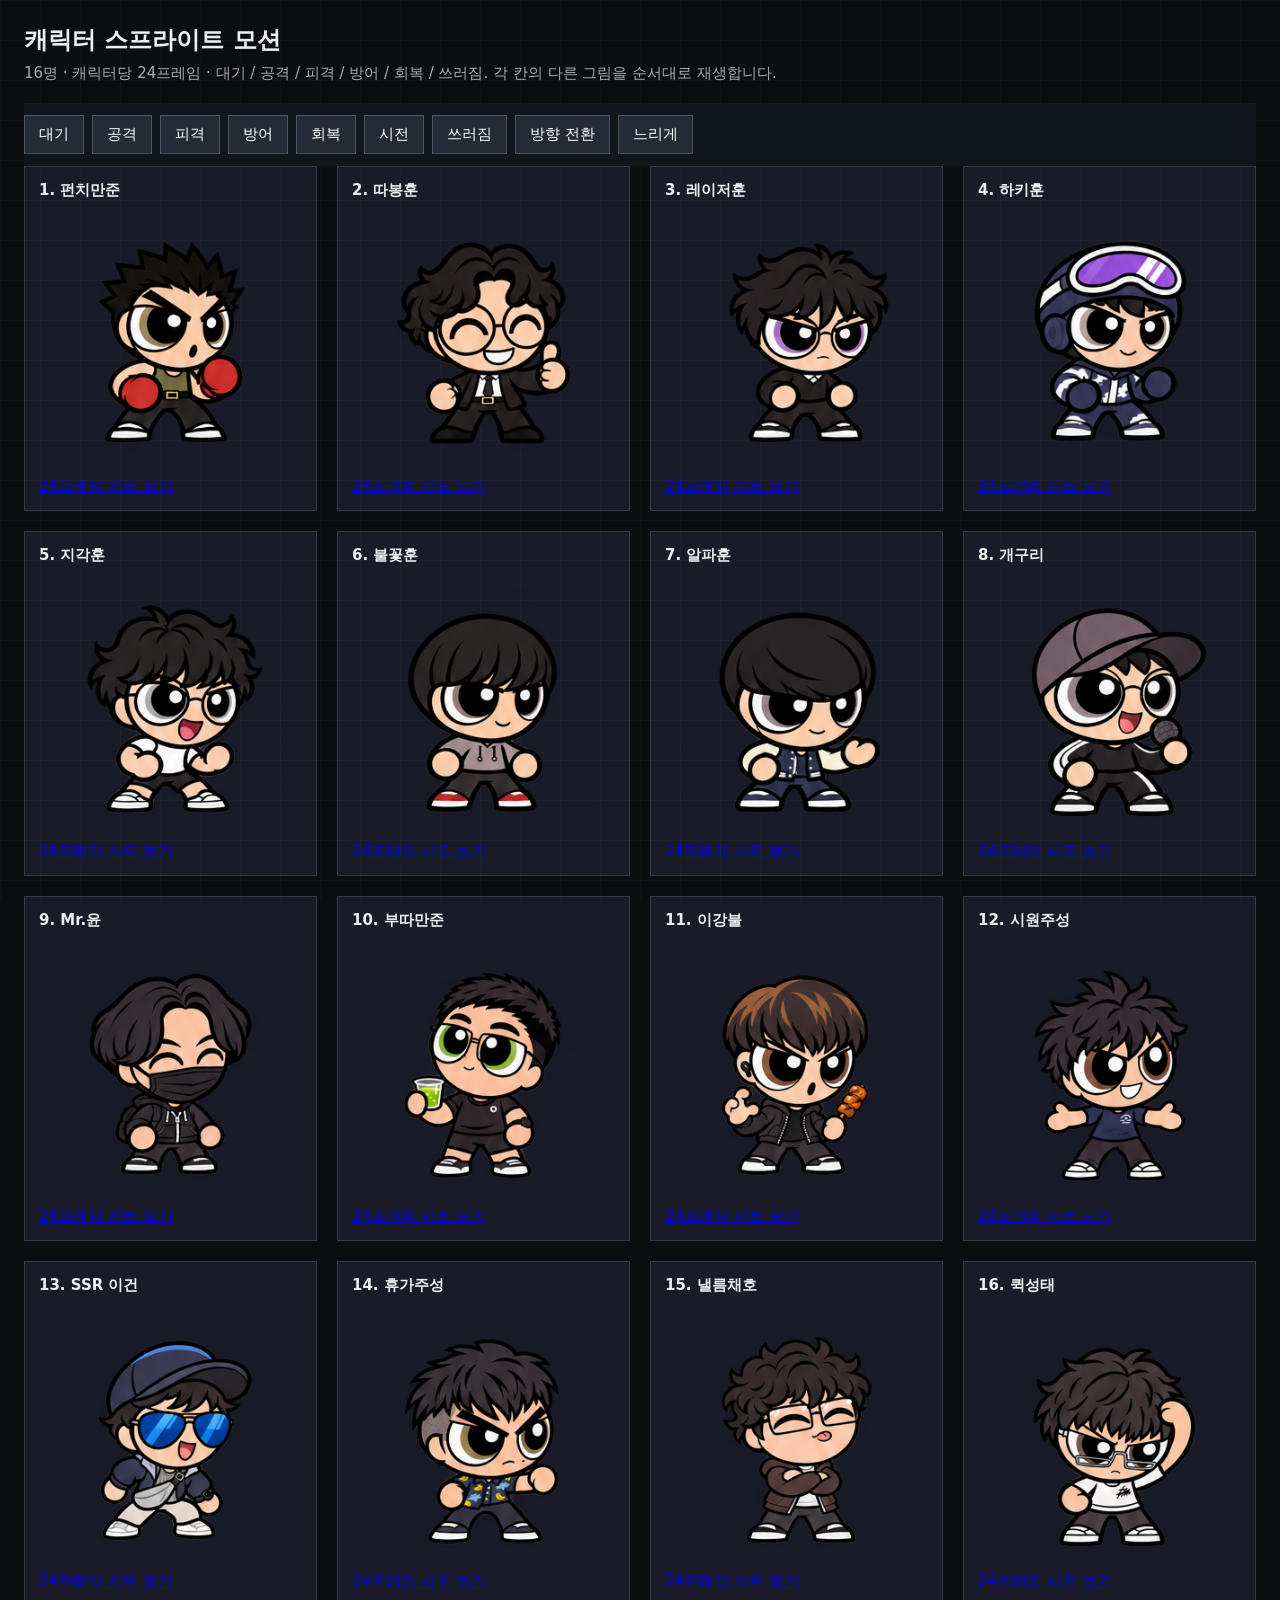
==== commit b0f6941a: "Fix sprite image URLs on GitHub Pages" ====
--- a/motion-preview.html
+++ b/motion-preview.html
@@ -23,7 +23,7 @@
 <p>16명 · 캐릭터당 24프레임 · 대기 / 공격 / 피격 / 방어 / 회복 / 쓰러짐. 각 칸의 다른 그림을 순서대로 재생합니다.</p>
 <nav id="controls"></nav><main id="cast"></main>
 <script type="module">
-  import { CHARACTERS, charSVG } from './js/chars.js';
+  import { CHARACTERS, charSVG } from './js/chars.js?v=sprite-paths-2';
   import { createMotion } from './js/motion.js';
   let slow = false, right = false;
   let motion = createMotion();
